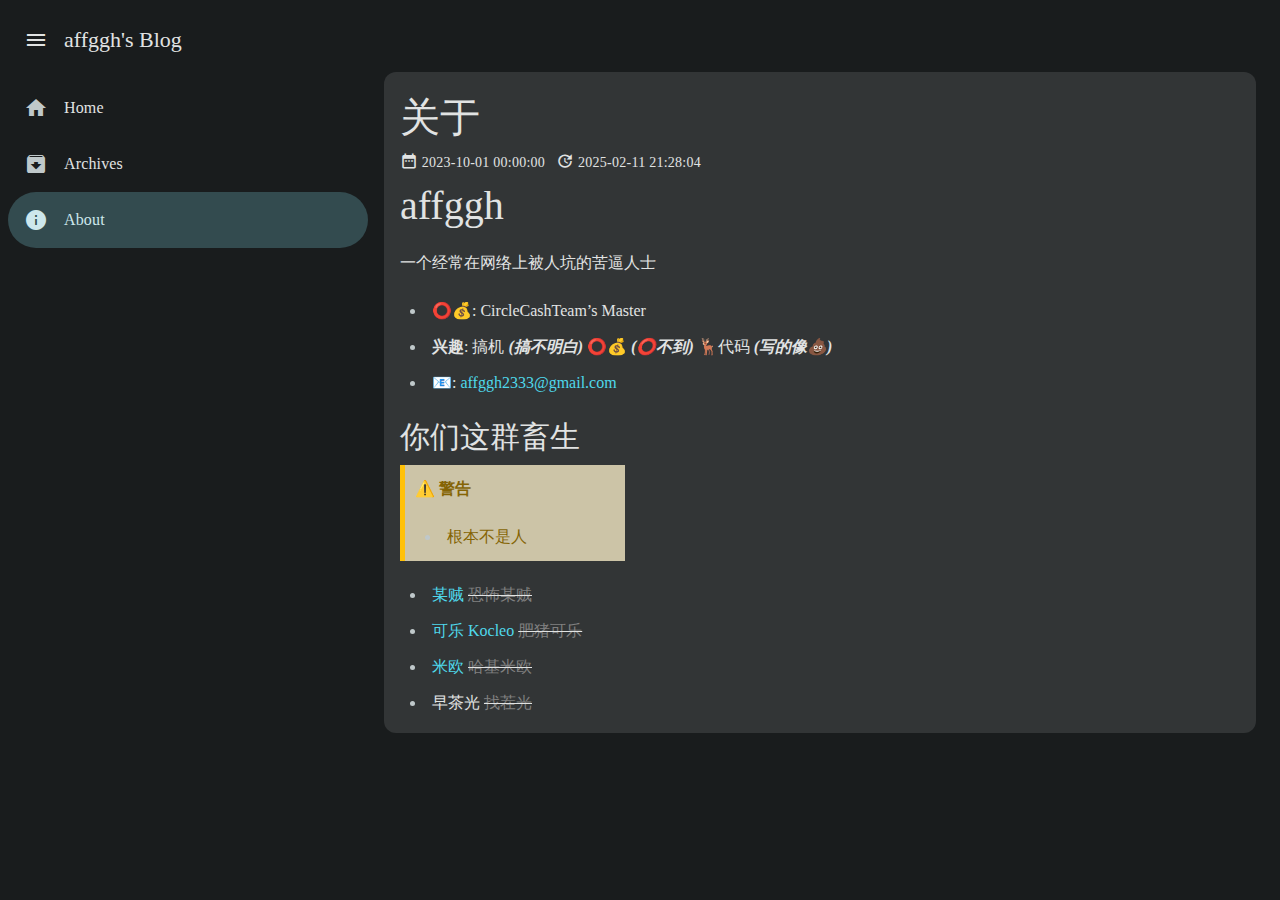
==== about/index.html @ 7dcfa5dd "Site updated: 2025-02-11 21:31:33" ====
<!DOCTYPE html>
<html prefix="og: https://ogp.me/ns#" class="mdui-theme-dark" data-theme="dark">
<head>
  <meta http-equiv="content-type" content="text/html; charset=utf-8">
  <meta content="width=device-width, initial-scale=1.0, maximum-scale=1.0, user-scalable=0" name="viewport">
  <meta name="keywords" content="">
  <meta name="description" content="这是affggh(阿飞飞)的博客，CircleCashTeam的Master">
  <meta name="author" content="affggh">
  <meta name="generator" content="Hexo 7.3.0">
    <meta name="description" content="affggh一个经常在网络上被人坑的苦逼人士  ⭕💰: CircleCashTeam’s Master 兴趣: 搞机 (搞不明白) ⭕💰 (⭕不到) 🦌代码 (写的像💩) 📧: affggh2333@gmail.com  你们这群畜生   ⚠️ 警告        根本不是人       某贼 恐怖某贼 可乐 Kocleo 肥猪可乐 米欧 哈基米欧 早茶光 找茬光">
<meta property="og:type" content="website">
<meta property="og:title" content="关于">
<meta property="og:url" content="http://affggh.github.io/about/index.html">
<meta property="og:site_name" content="affggh&#39;s Blog">
<meta property="og:description" content="affggh一个经常在网络上被人坑的苦逼人士  ⭕💰: CircleCashTeam’s Master 兴趣: 搞机 (搞不明白) ⭕💰 (⭕不到) 🦌代码 (写的像💩) 📧: affggh2333@gmail.com  你们这群畜生   ⚠️ 警告        根本不是人       某贼 恐怖某贼 可乐 Kocleo 肥猪可乐 米欧 哈基米欧 早茶光 找茬光">
<meta property="og:locale" content="zh_CN">
<meta property="article:published_time" content="2023-09-30T16:00:00.000Z">
<meta property="article:modified_time" content="2025-02-11T13:28:04.817Z">
<meta property="article:author" content="affggh">
<meta name="twitter:card" content="summary">
      <link rel="icon" href="">
      <title>
        
          关于 - affggh&#39;s Blog
              
      </title>
      
<link rel="stylesheet" href="/css/site.css">

      
<link rel="stylesheet" href="/css/mdui_2.0.3/mdui.css">

      <style>
        /*禁用mdui对code的样式，因为它干扰了prism.js*/
        .mdui-prose pre code {
          background-color: transparent;
          padding: 0px 0px;
        }
      </style>
      
<script src="/css/mdui_2.0.3/mdui.global.js"></script>

      
<script src="/fancybox/fancybox.umd.js"></script>

      
<link rel="stylesheet" href="/fancybox/fancybox.css">

      
<script src="/carousel/carousel.umd.js"></script>

      
<link rel="stylesheet" href="/carousel/carousel.css">

      
<link rel="stylesheet" href="/css/prism.css">

          
<link rel="stylesheet" href="/css/katex.min.css">

            
<link rel="stylesheet" href="/css/font-material-icon-filled/MaterialIconFilled.css">

              <!-- Filled -->
              <script>window.$=mdui.$</script>
</head>

  <body class="line-numbers">
    <mdui-layout>
      <mdui-top-app-bar>
        <mdui-button-icon icon="menu" id="menu-btn">
        </mdui-button-icon>
        <mdui-top-app-bar-title>
          affggh&#39;s Blog
        </mdui-top-app-bar-title>
        <div style="flex-grow: 1"></div>
        
      </mdui-top-app-bar>
      <mdui-navigation-drawer close-on-overlay-click close-on-esc id="drawer">
    <mdui-list>
        
            
            <mdui-list-item rounded icon="home"
                href="/"
                
                
                rel="next">
                Home
            </mdui-list-item>
            
            
            
            <mdui-list-item rounded icon="archive"
                href="/archives"
                
                
                rel="next">
                Archives
            </mdui-list-item>
            
            
            
            <mdui-list-item rounded icon="info"
                href="/about"
                active
                
                rel="next">
                About
            </mdui-list-item>
            
            
    </mdui-list>
</mdui-navigation-drawer>
        <mdui-layout-main style="min-height: 800px;" id="main">
          <div style="padding-left: 16px;padding-right: 16px;" id="content">
            <mdui-card variant="filled" style="padding: 16px;width: 100%;">
  <div class="mdui-prose post" id="post-all">
    <h1 style="margin-bottom: 8px;">
      关于
    </h1>
    <span class="post-date">
      <mdui-icon name="date_range" style="vertical-align: text-bottom;font-size: 18px;"></mdui-icon>
      2023-10-01 00:00:00 &nbsp; <mdui-icon name="update"
          style="vertical-align: text-bottom;font-size: 18px;"></mdui-icon>
        2025-02-11 21:28:04
    </span>
    <br>
    
        
                  <!-- photos gallery -->
                  
                      <!-- content -->
                      <h1 id="affggh"><a href="#affggh" class="headerlink" title="affggh"></a>affggh</h1><p>一个经常在网络上被人坑的苦逼人士</p>
<ul>
<li><strong>⭕💰</strong>: CircleCashTeam’s Master</li>
<li><strong>兴趣</strong>: 搞机 <em><strong>(搞不明白)</strong></em> ⭕💰 <em><strong>(⭕不到)</strong></em> 🦌代码 <em><strong>(写的像💩)</strong></em></li>
<li><strong>📧</strong>: <a href="mailto:&#97;&#102;&#x66;&#x67;&#103;&#x68;&#x32;&#51;&#x33;&#51;&#64;&#103;&#109;&#97;&#x69;&#x6c;&#x2e;&#99;&#111;&#109;">affggh2333@gmail.com</a></li>
</ul>
<h2 id="你们这群畜生"><a href="#你们这群畜生" class="headerlink" title="你们这群畜生"></a>你们这群畜生</h2><div style="padding: 10px; background-color: #fff3cdc0; border-left: 5px solid #ffc107; color: #856404; width: 200px">
  <strong>⚠️ 警告</strong><br>
  <ul>
    <li>根本不是人</li>
  </ul>
</div>

<ul>
<li><a target="_blank" rel="noopener" href="https://github.com/mouzei">某贼</a> <del><font color="gray" opacity="0.6">恐怖某贼</font></del></li>
<li><a target="_blank" rel="noopener" href="https://github.com/KoCleo">可乐 Kocleo</a> <del><font color="gray" opacity="0.6">肥猪可乐</font></del></li>
<li><a target="_blank" rel="noopener" href="https://github.com/ColdWindScholar">米欧</a> <del><font color="gray" opacity="0.6">哈基米欧</font></del></li>
<li>早茶光 <del><font color="gray" opacity="0.6">找茬光</font></del></li>
</ul>

  </div>
</mdui-card>
<script>
  const $ = mdui.$;
  $("#post-all").find("img").each((index, ele) => {
    $(ele).replaceWith(`<a data-src="${$(ele).prop("src")}" class="fancybox-enabled" data-fancybox="picture" data-caption="${$(ele).prop("alt")}">${ele.outerHTML}</a>`)
  });
  Fancybox.bind(".fancybox-enabled", {
    on: {
      ready: () => {
        $("mdui-top-app-bar").addClass("invisible")
      }, close: () => {
        $("mdui-top-app-bar").removeClass("invisible")
      }
    }
  });
  
</script>

    
                    
              <br>
              <span></span>
          </div>
        </mdui-layout-main>
    </mdui-layout>
    
          <script>
            mdui.setColorScheme('#4fd8eb');
            const navigationDrawer = document.querySelector("#drawer");
            const mainlayout = document.querySelector("#main");
            const breakpointCondition = mdui.breakpoint();
            if (breakpointCondition.up('sm')) {
              if (localStorage.getItem('navigationDrawer') == null) {
                if("true"=="true")localStorage.setItem('navigationDrawer', "true");
              }
              if("true"=="true")navigationDrawer.setAttribute("open", (localStorage.getItem('navigationDrawer') == "true" ? true : false))
            }
            const menuBtn = document.querySelector("#menu-btn");
            menuBtn.addEventListener("click", () => {
              navigationDrawer.open = !navigationDrawer.open;
              if("true"=="true")localStorage.setItem('navigationDrawer', navigationDrawer.open.toString());
            });
            const searchBtn = document.querySelector("#search-dlg-btn");
            searchBtn.addEventListener("click", () => {
              document.querySelector("#search-dlg").open = true;
            });
          </script>
          
<script src="/js/prism.js"></script>

  </body>

</html>
---- css/site.css ----
.post-date {
  line-height: var(--mdui-typescale-body-medium-line-height);
  font-size: var(--mdui-typescale-body-medium-size);
  letter-spacing: var(--mdui-typescale-body-medium-tracking);
  font-weight: var(--mdui-typescale-body-medium-weight);
}

.paginator-current {
  font-weight: bold;
}

.paginator-page {
  padding-left: 16px;
  padding-right: 16px;
}

.post h1,
h2,
h3,
h4,
h4,
h6 {
  margin-top: 8px !important;
  margin-bottom: 8px !important;
}

.invisible {
  display: none;
}

a.fancybox-enabled:focus, a.fancybox-enabled:hover {
  border-bottom: 0px;
}
:not(:defined) {
  visibility: hidden;
}
.hlkw{
  background-color: rgb(var(--mdui-color-surface-tint-color-light));
}
---- css/mdui_2.0.3/mdui.css ----
:root{--mdui-breakpoint-xs:0px;--mdui-breakpoint-sm:600px;--mdui-breakpoint-md:840px;--mdui-breakpoint-lg:1080px;--mdui-breakpoint-xl:1440px;--mdui-breakpoint-xxl:1920px}:root{--mdui-color-primary-light:103,80,164;--mdui-color-primary-container-light:234,221,255;--mdui-color-on-primary-light:255,255,255;--mdui-color-on-primary-container-light:33,0,94;--mdui-color-inverse-primary-light:208,188,255;--mdui-color-secondary-light:98,91,113;--mdui-color-secondary-container-light:232,222,248;--mdui-color-on-secondary-light:255,255,255;--mdui-color-on-secondary-container-light:30,25,43;--mdui-color-tertiary-light:125,82,96;--mdui-color-tertiary-container-light:255,216,228;--mdui-color-on-tertiary-light:255,255,255;--mdui-color-on-tertiary-container-light:55,11,30;--mdui-color-surface-light:254,247,255;--mdui-color-surface-dim-light:222,216,225;--mdui-color-surface-bright-light:254,247,255;--mdui-color-surface-container-lowest-light:255,255,255;--mdui-color-surface-container-low-light:247,242,250;--mdui-color-surface-container-light:243,237,247;--mdui-color-surface-container-high-light:236,230,240;--mdui-color-surface-container-highest-light:230,224,233;--mdui-color-surface-variant-light:231,224,236;--mdui-color-on-surface-light:28,27,31;--mdui-color-on-surface-variant-light:73,69,78;--mdui-color-inverse-surface-light:49,48,51;--mdui-color-inverse-on-surface-light:244,239,244;--mdui-color-background-light:254,247,255;--mdui-color-on-background-light:28,27,31;--mdui-color-error-light:179,38,30;--mdui-color-error-container-light:249,222,220;--mdui-color-on-error-light:255,255,255;--mdui-color-on-error-container-light:65,14,11;--mdui-color-outline-light:121,116,126;--mdui-color-outline-variant-light:196,199,197;--mdui-color-shadow-light:0,0,0;--mdui-color-surface-tint-color-light:103,80,164;--mdui-color-scrim-light:0,0,0;--mdui-color-primary-dark:208,188,255;--mdui-color-primary-container-dark:79,55,139;--mdui-color-on-primary-dark:55,30,115;--mdui-color-on-primary-container-dark:234,221,255;--mdui-color-inverse-primary-dark:103,80,164;--mdui-color-secondary-dark:204,194,220;--mdui-color-secondary-container-dark:74,68,88;--mdui-color-on-secondary-dark:51,45,65;--mdui-color-on-secondary-container-dark:232,222,248;--mdui-color-tertiary-dark:239,184,200;--mdui-color-tertiary-container-dark:99,59,72;--mdui-color-on-tertiary-dark:73,37,50;--mdui-color-on-tertiary-container-dark:255,216,228;--mdui-color-surface-dark:20,18,24;--mdui-color-surface-dim-dark:20,18,24;--mdui-color-surface-bright-dark:59,56,62;--mdui-color-surface-container-lowest-dark:15,13,19;--mdui-color-surface-container-low-dark:29,27,32;--mdui-color-surface-container-dark:33,31,38;--mdui-color-surface-container-high-dark:43,41,48;--mdui-color-surface-container-highest-dark:54,52,59;--mdui-color-surface-variant-dark:73,69,79;--mdui-color-on-surface-dark:230,225,229;--mdui-color-on-surface-variant-dark:202,196,208;--mdui-color-inverse-surface-dark:230,225,229;--mdui-color-inverse-on-surface-dark:49,48,51;--mdui-color-background-dark:20,18,24;--mdui-color-on-background-dark:230,225,229;--mdui-color-error-dark:242,184,181;--mdui-color-error-container-dark:140,29,24;--mdui-color-on-error-dark:96,20,16;--mdui-color-on-error-container-dark:249,222,220;--mdui-color-outline-dark:147,143,153;--mdui-color-outline-variant-dark:68,71,70;--mdui-color-shadow-dark:0,0,0;--mdui-color-surface-tint-color-dark:208,188,255;--mdui-color-scrim-dark:0,0,0;font-size:16px}.mdui-theme-light,:root{color-scheme:light;--mdui-color-primary:var(--mdui-color-primary-light);--mdui-color-primary-container:var(--mdui-color-primary-container-light);--mdui-color-on-primary:var(--mdui-color-on-primary-light);--mdui-color-on-primary-container:var(--mdui-color-on-primary-container-light);--mdui-color-inverse-primary:var(--mdui-color-inverse-primary-light);--mdui-color-secondary:var(--mdui-color-secondary-light);--mdui-color-secondary-container:var(--mdui-color-secondary-container-light);--mdui-color-on-secondary:var(--mdui-color-on-secondary-light);--mdui-color-on-secondary-container:var(--mdui-color-on-secondary-container-light);--mdui-color-tertiary:var(--mdui-color-tertiary-light);--mdui-color-tertiary-container:var(--mdui-color-tertiary-container-light);--mdui-color-on-tertiary:var(--mdui-color-on-tertiary-light);--mdui-color-on-tertiary-container:var(--mdui-color-on-tertiary-container-light);--mdui-color-surface:var(--mdui-color-surface-light);--mdui-color-surface-dim:var(--mdui-color-surface-dim-light);--mdui-color-surface-bright:var(--mdui-color-surface-bright-light);--mdui-color-surface-container-lowest:var(--mdui-color-surface-container-lowest-light);--mdui-color-surface-container-low:var(--mdui-color-surface-container-low-light);--mdui-color-surface-container:var(--mdui-color-surface-container-light);--mdui-color-surface-container-high:var(--mdui-color-surface-container-high-light);--mdui-color-surface-container-highest:var(--mdui-color-surface-container-highest-light);--mdui-color-surface-variant:var(--mdui-color-surface-variant-light);--mdui-color-on-surface:var(--mdui-color-on-surface-light);--mdui-color-on-surface-variant:var(--mdui-color-on-surface-variant-light);--mdui-color-inverse-surface:var(--mdui-color-inverse-surface-light);--mdui-color-inverse-on-surface:var(--mdui-color-inverse-on-surface-light);--mdui-color-background:var(--mdui-color-background-light);--mdui-color-on-background:var(--mdui-color-on-background-light);--mdui-color-error:var(--mdui-color-error-light);--mdui-color-error-container:var(--mdui-color-error-container-light);--mdui-color-on-error:var(--mdui-color-on-error-light);--mdui-color-on-error-container:var(--mdui-color-on-error-container-light);--mdui-color-outline:var(--mdui-color-outline-light);--mdui-color-outline-variant:var(--mdui-color-outline-variant-light);--mdui-color-shadow:var(--mdui-color-shadow-light);--mdui-color-surface-tint-color:var(--mdui-color-surface-tint-color-light);--mdui-color-scrim:var(--mdui-color-scrim-light);color:rgb(var(--mdui-color-on-background));background-color:rgb(var(--mdui-color-background))}.mdui-theme-dark{color-scheme:dark;--mdui-color-primary:var(--mdui-color-primary-dark);--mdui-color-primary-container:var(--mdui-color-primary-container-dark);--mdui-color-on-primary:var(--mdui-color-on-primary-dark);--mdui-color-on-primary-container:var(--mdui-color-on-primary-container-dark);--mdui-color-inverse-primary:var(--mdui-color-inverse-primary-dark);--mdui-color-secondary:var(--mdui-color-secondary-dark);--mdui-color-secondary-container:var(--mdui-color-secondary-container-dark);--mdui-color-on-secondary:var(--mdui-color-on-secondary-dark);--mdui-color-on-secondary-container:var(--mdui-color-on-secondary-container-dark);--mdui-color-tertiary:var(--mdui-color-tertiary-dark);--mdui-color-tertiary-container:var(--mdui-color-tertiary-container-dark);--mdui-color-on-tertiary:var(--mdui-color-on-tertiary-dark);--mdui-color-on-tertiary-container:var(--mdui-color-on-tertiary-container-dark);--mdui-color-surface:var(--mdui-color-surface-dark);--mdui-color-surface-dim:var(--mdui-color-surface-dim-dark);--mdui-color-surface-bright:var(--mdui-color-surface-bright-dark);--mdui-color-surface-container-lowest:var(--mdui-color-surface-container-lowest-dark);--mdui-color-surface-container-low:var(--mdui-color-surface-container-low-dark);--mdui-color-surface-container:var(--mdui-color-surface-container-dark);--mdui-color-surface-container-high:var(--mdui-color-surface-container-high-dark);--mdui-color-surface-container-highest:var(--mdui-color-surface-container-highest-dark);--mdui-color-surface-variant:var(--mdui-color-surface-variant-dark);--mdui-color-on-surface:var(--mdui-color-on-surface-dark);--mdui-color-on-surface-variant:var(--mdui-color-on-surface-variant-dark);--mdui-color-inverse-surface:var(--mdui-color-inverse-surface-dark);--mdui-color-inverse-on-surface:var(--mdui-color-inverse-on-surface-dark);--mdui-color-background:var(--mdui-color-background-dark);--mdui-color-on-background:var(--mdui-color-on-background-dark);--mdui-color-error:var(--mdui-color-error-dark);--mdui-color-error-container:var(--mdui-color-error-container-dark);--mdui-color-on-error:var(--mdui-color-on-error-dark);--mdui-color-on-error-container:var(--mdui-color-on-error-container-dark);--mdui-color-outline:var(--mdui-color-outline-dark);--mdui-color-outline-variant:var(--mdui-color-outline-variant-dark);--mdui-color-shadow:var(--mdui-color-shadow-dark);--mdui-color-surface-tint-color:var(--mdui-color-surface-tint-color-dark);--mdui-color-scrim:var(--mdui-color-scrim-dark);color:rgb(var(--mdui-color-on-background));background-color:rgb(var(--mdui-color-background))}@media (prefers-color-scheme:dark){.mdui-theme-auto{color-scheme:dark;--mdui-color-primary:var(--mdui-color-primary-dark);--mdui-color-primary-container:var(--mdui-color-primary-container-dark);--mdui-color-on-primary:var(--mdui-color-on-primary-dark);--mdui-color-on-primary-container:var(--mdui-color-on-primary-container-dark);--mdui-color-inverse-primary:var(--mdui-color-inverse-primary-dark);--mdui-color-secondary:var(--mdui-color-secondary-dark);--mdui-color-secondary-container:var(--mdui-color-secondary-container-dark);--mdui-color-on-secondary:var(--mdui-color-on-secondary-dark);--mdui-color-on-secondary-container:var(--mdui-color-on-secondary-container-dark);--mdui-color-tertiary:var(--mdui-color-tertiary-dark);--mdui-color-tertiary-container:var(--mdui-color-tertiary-container-dark);--mdui-color-on-tertiary:var(--mdui-color-on-tertiary-dark);--mdui-color-on-tertiary-container:var(--mdui-color-on-tertiary-container-dark);--mdui-color-surface:var(--mdui-color-surface-dark);--mdui-color-surface-dim:var(--mdui-color-surface-dim-dark);--mdui-color-surface-bright:var(--mdui-color-surface-bright-dark);--mdui-color-surface-container-lowest:var(--mdui-color-surface-container-lowest-dark);--mdui-color-surface-container-low:var(--mdui-color-surface-container-low-dark);--mdui-color-surface-container:var(--mdui-color-surface-container-dark);--mdui-color-surface-container-high:var(--mdui-color-surface-container-high-dark);--mdui-color-surface-container-highest:var(--mdui-color-surface-container-highest-dark);--mdui-color-surface-variant:var(--mdui-color-surface-variant-dark);--mdui-color-on-surface:var(--mdui-color-on-surface-dark);--mdui-color-on-surface-variant:var(--mdui-color-on-surface-variant-dark);--mdui-color-inverse-surface:var(--mdui-color-inverse-surface-dark);--mdui-color-inverse-on-surface:var(--mdui-color-inverse-on-surface-dark);--mdui-color-background:var(--mdui-color-background-dark);--mdui-color-on-background:var(--mdui-color-on-background-dark);--mdui-color-error:var(--mdui-color-error-dark);--mdui-color-error-container:var(--mdui-color-error-container-dark);--mdui-color-on-error:var(--mdui-color-on-error-dark);--mdui-color-on-error-container:var(--mdui-color-on-error-container-dark);--mdui-color-outline:var(--mdui-color-outline-dark);--mdui-color-outline-variant:var(--mdui-color-outline-variant-dark);--mdui-color-shadow:var(--mdui-color-shadow-dark);--mdui-color-surface-tint-color:var(--mdui-color-surface-tint-color-dark);--mdui-color-scrim:var(--mdui-color-scrim-dark);color:rgb(var(--mdui-color-on-background));background-color:rgb(var(--mdui-color-background))}}:root{--mdui-elevation-level0:none;--mdui-elevation-level1:0 0.5px 1.5px 0 rgba(var(--mdui-color-shadow), 19%),0 0 1px 0 rgba(var(--mdui-color-shadow), 3.9%);--mdui-elevation-level2:0 0.85px 3px 0 rgba(var(--mdui-color-shadow), 19%),0 0.25px 1px 0 rgba(var(--mdui-color-shadow), 3.9%);--mdui-elevation-level3:0 1.25px 5px 0 rgba(var(--mdui-color-shadow), 19%),0 0.3333px 1.5px 0 rgba(var(--mdui-color-shadow), 3.9%);--mdui-elevation-level4:0 1.85px 6.25px 0 rgba(var(--mdui-color-shadow), 19%),0 0.5px 1.75px 0 rgba(var(--mdui-color-shadow), 3.9%);--mdui-elevation-level5:0 2.75px 9px 0 rgba(var(--mdui-color-shadow), 19%),0 0.25px 3px 0 rgba(var(--mdui-color-shadow), 3.9%)}:root{--mdui-motion-easing-linear:cubic-bezier(0, 0, 1, 1);--mdui-motion-easing-standard:cubic-bezier(0.2, 0, 0, 1);--mdui-motion-easing-standard-accelerate:cubic-bezier(0.3, 0, 1, 1);--mdui-motion-easing-standard-decelerate:cubic-bezier(0, 0, 0, 1);--mdui-motion-easing-emphasized:var(--mdui-motion-easing-standard);--mdui-motion-easing-emphasized-accelerate:cubic-bezier(0.3, 0, 0.8, 0.15);--mdui-motion-easing-emphasized-decelerate:cubic-bezier(0.05, 0.7, 0.1, 1);--mdui-motion-duration-short1:50ms;--mdui-motion-duration-short2:100ms;--mdui-motion-duration-short3:150ms;--mdui-motion-duration-short4:200ms;--mdui-motion-duration-medium1:250ms;--mdui-motion-duration-medium2:300ms;--mdui-motion-duration-medium3:350ms;--mdui-motion-duration-medium4:400ms;--mdui-motion-duration-long1:450ms;--mdui-motion-duration-long2:500ms;--mdui-motion-duration-long3:550ms;--mdui-motion-duration-long4:600ms;--mdui-motion-duration-extra-long1:700ms;--mdui-motion-duration-extra-long2:800ms;--mdui-motion-duration-extra-long3:900ms;--mdui-motion-duration-extra-long4:1000ms}.mdui-prose{line-height:1.75;word-wrap:break-word}.mdui-prose :first-child{margin-top:0}.mdui-prose :last-child{margin-bottom:0}.mdui-prose code,.mdui-prose kbd,.mdui-prose pre,.mdui-prose pre tt,.mdui-prose samp{font-family:Consolas,Courier,"Courier New",monospace}.mdui-prose caption{text-align:left}.mdui-prose [draggable=true],.mdui-prose [draggable]{cursor:move}.mdui-prose [draggable=false]{cursor:inherit}.mdui-prose dl,.mdui-prose form,.mdui-prose ol,.mdui-prose p,.mdui-prose ul{margin-top:1.25em;margin-bottom:1.25em}.mdui-prose a{text-decoration:none;outline:0;color:rgb(var(--mdui-color-primary))}.mdui-prose a:focus,.mdui-prose a:hover{border-bottom:.0625rem solid rgb(var(--mdui-color-primary))}.mdui-prose small{font-size:.875em}.mdui-prose strong{font-weight:600}.mdui-prose blockquote{margin:1.6em 2em;padding-left:1em;border-left:.25rem solid rgb(var(--mdui-color-surface-variant))}@media only screen and (max-width:599.98px){.mdui-prose blockquote{margin:1.6em 0}}.mdui-prose blockquote footer{font-size:86%;color:rgb(var(--mdui-color-on-surface-variant))}.mdui-prose mark{color:inherit;background-color:rgb(var(--mdui-color-secondary-container));border-bottom:.0625rem solid rgb(var(--mdui-color-secondary));margin:0 .375rem;padding:.125rem}.mdui-prose h1,.mdui-prose h2,.mdui-prose h3,.mdui-prose h4,.mdui-prose h5,.mdui-prose h6{font-weight:400}.mdui-prose h1 small,.mdui-prose h2 small,.mdui-prose h3 small,.mdui-prose h4 small,.mdui-prose h5 small,.mdui-prose h6 small{font-weight:inherit;font-size:65%;color:rgb(var(--mdui-color-on-surface-variant))}.mdui-prose h1 strong,.mdui-prose h2 strong,.mdui-prose h3 strong,.mdui-prose h4 strong,.mdui-prose h5 strong,.mdui-prose h6 strong{font-weight:600}.mdui-prose h1{font-size:2.5em;margin-top:0;margin-bottom:1.25em;line-height:1.1111}.mdui-prose h2{font-size:1.875em;margin-top:2.25em;margin-bottom:1.125em;line-height:1.3333}.mdui-prose h3{font-size:1.5em;margin-top:2em;margin-bottom:1em;line-height:1.6}.mdui-prose h4{font-size:1.25em;margin-top:1.875em;margin-bottom:.875em;line-height:1.5}.mdui-prose h2+*,.mdui-prose h3+*,.mdui-prose h4+*,.mdui-prose hr+*{margin-top:0}.mdui-prose code,.mdui-prose kbd{font-size:.875em;color:rgb(var(--mdui-color-on-surface-container));background-color:rgba(var(--mdui-color-surface-variant),.28);padding:.125rem .375rem;border-radius:var(--mdui-shape-corner-extra-small)}.mdui-prose kbd{font-size:.9em}.mdui-prose abbr[title]{text-decoration:none;cursor:help;border-bottom:.0625rem dotted rgb(var(--mdui-color-on-surface-variant))}.mdui-prose ins,.mdui-prose u{text-decoration:none;border-bottom:.0625rem solid rgb(var(--mdui-color-on-surface-variant))}.mdui-prose del{text-decoration:line-through}.mdui-prose hr{margin-top:3em;margin-bottom:3em;border:none;border-bottom:.0625rem solid rgb(var(--mdui-color-surface-variant))}.mdui-prose pre{margin-top:1.7143em;margin-bottom:1.7143em}.mdui-prose pre code{padding:.8571em 1.1429em;overflow-x:auto;-webkit-overflow-scrolling:touch;background-color:rgb(var(--mdui-color-surface-container));color:rgb(var(--mdui-color-on-surface-container));border-radius:var(--mdui-shape-corner-extra-small)}.mdui-prose ol,.mdui-prose ul{padding-left:1.625em}.mdui-prose ul{list-style-type:disc}.mdui-prose ol{list-style-type:decimal}.mdui-prose ol[type="A"]{list-style-type:upper-alpha}.mdui-prose ol[type="a"]{list-style-type:lower-alpha}.mdui-prose ol[type="I"]{list-style-type:upper-roman}.mdui-prose ol[type="i"]{list-style-type:lower-roman}.mdui-prose ol[type="1"]{list-style-type:decimal}.mdui-prose li{margin-top:.5em;margin-bottom:.5em}.mdui-prose ol>li,.mdui-prose ul>li{padding-left:.375em}.mdui-prose ol>li>p,.mdui-prose ul>li>p{margin-top:.75em;margin-bottom:.75em}.mdui-prose ol>li>:first-child,.mdui-prose ul>li>:first-child{margin-top:1.25em}.mdui-prose ol>li>:last-child,.mdui-prose ul>li>:last-child{margin-bottom:1.25em}.mdui-prose ol>li::marker{font-weight:400;color:rgb(var(--mdui-color-on-surface-variant))}.mdui-prose ul>li::marker{color:rgb(var(--mdui-color-on-surface-variant))}.mdui-prose ol ol,.mdui-prose ol ul,.mdui-prose ul ol,.mdui-prose ul ul{margin-top:.75em;margin-bottom:.75em}.mdui-prose fieldset,.mdui-prose img{border:none}.mdui-prose figure,.mdui-prose img,.mdui-prose video{margin-top:2em;margin-bottom:2em;max-width:100%}.mdui-prose figure>*{margin-top:0;margin-bottom:0}.mdui-prose figcaption{font-size:.875em;line-height:1.4286;margin-top:.8571em;color:rgb(var(--mdui-color-on-surface-variant))}.mdui-prose figcaption:empty::before{z-index:-1;cursor:text;content:attr(placeholder);color:rgb(var(--mdui-color-on-surface-variant))}.mdui-prose table{margin-top:2em;margin-bottom:2em;border:.0625rem solid rgb(var(--mdui-color-surface-variant));border-radius:var(--mdui-shape-corner-large)}.mdui-table{width:100%;overflow-x:auto;margin-top:2em;margin-bottom:2em;border:.0625rem solid rgb(var(--mdui-color-surface-variant));border-radius:var(--mdui-shape-corner-large)}.mdui-table table{margin-top:0;margin-bottom:0;border:none;border-radius:0}.mdui-prose table,.mdui-table table{width:100%;text-align:left;border-collapse:collapse;border-spacing:0}.mdui-prose td,.mdui-prose th,.mdui-table td,.mdui-table th{border-top:.0625rem solid rgb(var(--mdui-color-surface-variant))}.mdui-prose td:not(:first-child),.mdui-prose th:not(:first-child),.mdui-table td:not(:first-child),.mdui-table th:not(:first-child){border-left:.0625rem solid rgb(var(--mdui-color-surface-variant))}.mdui-prose td:not(:last-child),.mdui-prose th:not(:last-child),.mdui-table td:not(:last-child),.mdui-table th:not(:last-child){border-right:.0625rem solid rgb(var(--mdui-color-surface-variant))}.mdui-prose tbody:first-child tr:first-child td,.mdui-prose thead:first-child tr:first-child th,.mdui-table tbody:first-child tr:first-child td,.mdui-table thead:first-child tr:first-child th{border-top:0}.mdui-prose tfoot td,.mdui-prose tfoot th,.mdui-prose thead td,.mdui-prose thead th,.mdui-table tfoot td,.mdui-table tfoot th,.mdui-table thead td,.mdui-table thead th{position:relative;vertical-align:middle;padding:1.125rem 1rem;font-weight:var(--mdui-typescale-title-medium-weight);letter-spacing:var(--mdui-typescale-title-medium-tracking);line-height:var(--mdui-typescale-title-medium-line-height);color:rgb(var(--mdui-color-on-surface-variant));box-shadow:var(--mdui-elevation-level1)}.mdui-prose tbody td,.mdui-prose tbody th,.mdui-table tbody td,.mdui-table tbody th{padding:.875rem 1rem}.mdui-prose tbody th,.mdui-table tbody th{vertical-align:middle;font-weight:inherit}.mdui-prose tbody td,.mdui-table tbody td{vertical-align:baseline}:root{--mdui-shape-corner-none:0;--mdui-shape-corner-extra-small:0.25rem;--mdui-shape-corner-small:0.5rem;--mdui-shape-corner-medium:0.75rem;--mdui-shape-corner-large:1rem;--mdui-shape-corner-extra-large:1.75rem;--mdui-shape-corner-full:1000rem}:root{--mdui-state-layer-hover:0.08;--mdui-state-layer-focus:0.12;--mdui-state-layer-pressed:0.12;--mdui-state-layer-dragged:0.16}:root{--mdui-typescale-display-large-weight:400;--mdui-typescale-display-medium-weight:400;--mdui-typescale-display-small-weight:400;--mdui-typescale-display-large-line-height:4rem;--mdui-typescale-display-medium-line-height:3.25rem;--mdui-typescale-display-small-line-height:2.75rem;--mdui-typescale-display-large-size:3.5625rem;--mdui-typescale-display-medium-size:2.8125rem;--mdui-typescale-display-small-size:2.25rem;--mdui-typescale-display-large-tracking:0rem;--mdui-typescale-display-medium-tracking:0rem;--mdui-typescale-display-small-tracking:0rem;--mdui-typescale-headline-large-weight:400;--mdui-typescale-headline-medium-weight:400;--mdui-typescale-headline-small-weight:400;--mdui-typescale-headline-large-line-height:2.5rem;--mdui-typescale-headline-medium-line-height:2.25rem;--mdui-typescale-headline-small-line-height:2rem;--mdui-typescale-headline-large-size:2rem;--mdui-typescale-headline-medium-size:1.75rem;--mdui-typescale-headline-small-size:1.5rem;--mdui-typescale-headline-large-tracking:0rem;--mdui-typescale-headline-medium-tracking:0rem;--mdui-typescale-headline-small-tracking:0rem;--mdui-typescale-title-large-weight:400;--mdui-typescale-title-medium-weight:500;--mdui-typescale-title-small-weight:500;--mdui-typescale-title-large-line-height:1.75rem;--mdui-typescale-title-medium-line-height:1.5rem;--mdui-typescale-title-small-line-height:1.25rem;--mdui-typescale-title-large-size:1.375rem;--mdui-typescale-title-medium-size:1rem;--mdui-typescale-title-small-size:0.875rem;--mdui-typescale-title-large-tracking:0rem;--mdui-typescale-title-medium-tracking:0.009375rem;--mdui-typescale-title-small-tracking:0.00625rem;--mdui-typescale-label-large-weight:500;--mdui-typescale-label-medium-weight:500;--mdui-typescale-label-small-weight:500;--mdui-typescale-label-large-line-height:1.25rem;--mdui-typescale-label-medium-line-height:1rem;--mdui-typescale-label-small-line-height:0.375rem;--mdui-typescale-label-large-size:0.875rem;--mdui-typescale-label-medium-size:0.75rem;--mdui-typescale-label-small-size:0.6875rem;--mdui-typescale-label-large-tracking:0.00625rem;--mdui-typescale-label-medium-tracking:0.03125rem;--mdui-typescale-label-small-tracking:0.03125rem;--mdui-typescale-body-large-weight:400;--mdui-typescale-body-medium-weight:400;--mdui-typescale-body-small-weight:400;--mdui-typescale-body-large-line-height:1.5rem;--mdui-typescale-body-medium-line-height:1.25rem;--mdui-typescale-body-small-line-height:1rem;--mdui-typescale-body-large-size:1rem;--mdui-typescale-body-medium-size:0.875rem;--mdui-typescale-body-small-size:0.75rem;--mdui-typescale-body-large-tracking:0.009375rem;--mdui-typescale-body-medium-tracking:0.015625rem;--mdui-typescale-body-small-tracking:0.025rem}.mdui-lock-screen{overflow:hidden!important}
---- carousel/carousel.css ----
:root{--f-spinner-width: 36px;--f-spinner-height: 36px;--f-spinner-color-1: rgba(0, 0, 0, 0.1);--f-spinner-color-2: rgba(17, 24, 28, 0.8);--f-spinner-stroke: 2.75}.f-spinner{margin:auto;padding:0;width:var(--f-spinner-width);height:var(--f-spinner-height)}.f-spinner svg{width:100%;height:100%;vertical-align:top;animation:f-spinner-rotate 2s linear infinite}.f-spinner svg *{stroke-width:var(--f-spinner-stroke);fill:none}.f-spinner svg *:first-child{stroke:var(--f-spinner-color-1)}.f-spinner svg *:last-child{stroke:var(--f-spinner-color-2);animation:f-spinner-dash 2s ease-in-out infinite}@keyframes f-spinner-rotate{100%{transform:rotate(360deg)}}@keyframes f-spinner-dash{0%{stroke-dasharray:1,150;stroke-dashoffset:0}50%{stroke-dasharray:90,150;stroke-dashoffset:-35}100%{stroke-dasharray:90,150;stroke-dashoffset:-124}}.f-throwOutUp{animation:var(--f-throw-out-duration, 0.175s) ease-out both f-throwOutUp}.f-throwOutDown{animation:var(--f-throw-out-duration, 0.175s) ease-out both f-throwOutDown}@keyframes f-throwOutUp{to{transform:translate3d(0, calc(var(--f-throw-out-distance, 150px) * -1), 0);opacity:0}}@keyframes f-throwOutDown{to{transform:translate3d(0, var(--f-throw-out-distance, 150px), 0);opacity:0}}.f-zoomInUp{animation:var(--f-transition-duration, 0.2s) ease .1s both f-zoomInUp}.f-zoomOutDown{animation:var(--f-transition-duration, 0.2s) ease both f-zoomOutDown}@keyframes f-zoomInUp{from{transform:scale(0.975) translate3d(0, 16px, 0);opacity:0}to{transform:scale(1) translate3d(0, 0, 0);opacity:1}}@keyframes f-zoomOutDown{to{transform:scale(0.975) translate3d(0, 16px, 0);opacity:0}}.f-fadeIn{animation:var(--f-transition-duration, 0.2s) var(--f-transition-easing, ease) var(--f-transition-delay, 0s) both f-fadeIn;z-index:2}.f-fadeOut{animation:var(--f-transition-duration, 0.2s) var(--f-transition-easing, ease) var(--f-transition-delay, 0s) both f-fadeOut;z-index:1}@keyframes f-fadeIn{0%{opacity:0}100%{opacity:1}}@keyframes f-fadeOut{100%{opacity:0}}.f-fadeFastIn{animation:var(--f-transition-duration, 0.2s) ease-out both f-fadeFastIn;z-index:2}.f-fadeFastOut{animation:var(--f-transition-duration, 0.1s) ease-out both f-fadeFastOut;z-index:2}@keyframes f-fadeFastIn{0%{opacity:.75}100%{opacity:1}}@keyframes f-fadeFastOut{100%{opacity:0}}.f-fadeSlowIn{animation:var(--f-transition-duration, 0.5s) ease both f-fadeSlowIn;z-index:2}.f-fadeSlowOut{animation:var(--f-transition-duration, 0.5s) ease both f-fadeSlowOut;z-index:1}@keyframes f-fadeSlowIn{0%{opacity:0}100%{opacity:1}}@keyframes f-fadeSlowOut{100%{opacity:0}}.f-crossfadeIn{animation:var(--f-transition-duration, 0.2s) ease-out both f-crossfadeIn;z-index:2}.f-crossfadeOut{animation:calc(var(--f-transition-duration, 0.2s)*.5) linear .1s both f-crossfadeOut;z-index:1}@keyframes f-crossfadeIn{0%{opacity:0}100%{opacity:1}}@keyframes f-crossfadeOut{100%{opacity:0}}.f-slideIn.from-next{animation:var(--f-transition-duration, 0.85s) cubic-bezier(0.16, 1, 0.3, 1) f-slideInNext}.f-slideIn.from-prev{animation:var(--f-transition-duration, 0.85s) cubic-bezier(0.16, 1, 0.3, 1) f-slideInPrev}.f-slideOut.to-next{animation:var(--f-transition-duration, 0.85s) cubic-bezier(0.16, 1, 0.3, 1) f-slideOutNext}.f-slideOut.to-prev{animation:var(--f-transition-duration, 0.85s) cubic-bezier(0.16, 1, 0.3, 1) f-slideOutPrev}@keyframes f-slideInPrev{0%{transform:translateX(100%)}100%{transform:translate3d(0, 0, 0)}}@keyframes f-slideInNext{0%{transform:translateX(-100%)}100%{transform:translate3d(0, 0, 0)}}@keyframes f-slideOutNext{100%{transform:translateX(-100%)}}@keyframes f-slideOutPrev{100%{transform:translateX(100%)}}.f-classicIn.from-next{animation:var(--f-transition-duration, 0.85s) cubic-bezier(0.16, 1, 0.3, 1) f-classicInNext;z-index:2}.f-classicIn.from-prev{animation:var(--f-transition-duration, 0.85s) cubic-bezier(0.16, 1, 0.3, 1) f-classicInPrev;z-index:2}.f-classicOut.to-next{animation:var(--f-transition-duration, 0.85s) cubic-bezier(0.16, 1, 0.3, 1) f-classicOutNext;z-index:1}.f-classicOut.to-prev{animation:var(--f-transition-duration, 0.85s) cubic-bezier(0.16, 1, 0.3, 1) f-classicOutPrev;z-index:1}@keyframes f-classicInNext{0%{transform:translateX(-75px);opacity:0}100%{transform:translate3d(0, 0, 0);opacity:1}}@keyframes f-classicInPrev{0%{transform:translateX(75px);opacity:0}100%{transform:translate3d(0, 0, 0);opacity:1}}@keyframes f-classicOutNext{100%{transform:translateX(-75px);opacity:0}}@keyframes f-classicOutPrev{100%{transform:translateX(75px);opacity:0}}.f-carousel{--f-carousel-theme-color: #706f6c;--f-carousel-spacing: 0px;--f-carousel-slide-width: 100%;--f-carousel-slide-height: auto;--f-carousel-slide-padding: 0;--f-button-width: 42px;--f-button-height: 42px;--f-button-color: var(--f-carousel-theme-color, currentColor);--f-button-hover-color: var(--f-carousel-theme-color, currentColor);--f-button-bg: transparent;--f-button-hover-bg: var(--f-button-bg);--f-button-active-bg: var(--f-button-bg);--f-button-svg-width: 24px;--f-button-svg-height: 24px;--f-button-next-pos: 10px;--f-button-prev-pos: 10px;--f-spinner-color-1: rgba(0, 0, 0, 0.1);--f-spinner-color-2: rgba(17, 24, 28, 0.8);--f-spinner-stroke: 2.75;position:relative;box-sizing:border-box}.f-carousel *,.f-carousel *:before,.f-carousel *:after{box-sizing:inherit}.f-carousel.is-ltr{direction:ltr}.f-carousel.is-rtl{direction:rtl}.f-carousel__viewport{overflow:hidden;transform:translate3d(0, 0, 0);backface-visibility:hidden;width:100%;height:100%}.f-carousel__viewport.is-draggable{cursor:move;cursor:grab}.f-carousel__viewport.is-dragging{cursor:move;cursor:grabbing}.f-carousel__track{display:flex;margin:0 auto;padding:0;height:100%;-webkit-tap-highlight-color:rgba(0,0,0,0)}.f-carousel__slide{position:relative;flex:0 0 auto;width:var(--f-carousel-slide-width);max-width:100%;height:var(--f-carousel-slide-height);margin:0 var(--f-carousel-spacing) 0 0;padding:var(--f-carousel-slide-padding);outline:0;transform-origin:center center}.f-carousel__slide img.is-preloading{visibility:hidden}.f-carousel__slide>.f-spinner{position:absolute;top:50%;left:50%;transform:translate(-50%, -50%)}.f-carousel.is-vertical{--f-carousel-slide-height: 100%}.f-carousel.is-vertical .f-carousel__track{flex-wrap:wrap}.f-carousel.is-vertical .f-carousel__slide{margin:0 0 var(--f-carousel-spacing) 0}:root{--f-carousel-dots-width: 24px;--f-carousel-dots-height: 30px;--f-carousel-dot-width: 8px;--f-carousel-dot-height: 8px;--f-carousel-dot-radius: 50%;--f-carousel-dot-color: var(--f-carousel-theme-color, currentColor);--f-carousel-dot-opacity: 0.2;--f-carousel-dot-hover-opacity: 0.4}.f-carousel.has-dots{margin-bottom:var(--f-carousel-dots-height)}.f-carousel__dots{position:absolute;bottom:calc(var(--f-carousel-dots-height)*-1);left:0;right:0;display:flex;justify-content:center;align-items:center;flex-wrap:wrap;margin:0 auto !important;padding:0;list-style:none !important;user-select:none}.f-carousel__dots li{margin:0;padding:0;border:0;display:flex;align-items:center;justify-content:center;opacity:var(--f-carousel-dot-opacity);transition:opacity .15s ease-in-out}.f-carousel__dots li+li{margin:0}.f-carousel__dots li:hover{opacity:var(--f-carousel-dot-hover-opacity)}.f-carousel__dots li.is-current{opacity:1}.f-carousel__dots li button{appearance:none;display:flex;align-items:center;justify-content:center;margin:0;padding:0;width:var(--f-carousel-dots-width);height:var(--f-carousel-dots-height);border:0;background:rgba(0,0,0,0);cursor:pointer;transition:all .2s linear}.f-carousel__dot{display:block;margin:0;padding:0;border:0;width:var(--f-carousel-dot-width);height:var(--f-carousel-dot-height);border-radius:var(--f-carousel-dot-radius);background-color:var(--f-carousel-dot-color);line-height:0;font-size:0;cursor:pointer;pointer-events:none}.f-carousel__dots.is-dynamic li:not(.is-prev,.is-next,.is-current,.is-after-next,.is-before-prev) button{transform:scale(0);width:0}.f-carousel__dots.is-dynamic li.is-before-prev button,.f-carousel__dots.is-dynamic li.is-after-next button{transform:scale(0.22)}.f-carousel__dots.is-dynamic li.is-prev button,.f-carousel__dots.is-dynamic li.is-next button{transform:scale(0.66)}.f-carousel__dots.is-dynamic li.is-current button{transform:scale(1)}.f-carousel__dots.is-dynamic li.is-before-prev button,.f-carousel__dots.is-dynamic li.is-after-next button{transform:scale(0.33)}.f-carousel__dots.is-dynamic li.is-current:first-child{margin-left:calc(var(--f-carousel-dots-width)*2)}.f-carousel__dots.is-dynamic li.is-prev:first-child{margin-left:var(--f-carousel-dots-width)}.f-carousel__dots.is-dynamic li.is-next:last-child{margin-right:var(--f-carousel-dots-width)}.f-carousel__dots.is-dynamic li.is-current:last-child{margin-right:calc(var(--f-carousel-dots-width)*2)}.f-carousel.is-rtl .f-carousel__dots.is-dynamic .is-current:first-child{margin-left:0;margin-right:var(--f-carousel-dots-width)}.f-carousel.is-rtl .f-carousel__dots.is-dynamic .is-prev:first-child{margin-left:0;margin-right:var(--f-carousel-dots-width)}.f-carousel.is-rtl .f-carousel__dots.is-dynamic .is-current:last-child{margin-left:0;margin-right:var(--f-carousel-dots-width)}.f-carousel.is-rtl .f-carousel__dots.is-dynamic .is-next:last-child{margin-right:0;margin-left:var(--f-carousel-dots-width)}:root{--f-button-width: 40px;--f-button-height: 40px;--f-button-border: 0;--f-button-border-radius: 0;--f-button-color: #374151;--f-button-bg: #f8f8f8;--f-button-hover-bg: #e0e0e0;--f-button-active-bg: #d0d0d0;--f-button-shadow: none;--f-button-transition: all 0.15s ease;--f-button-transform: none;--f-button-svg-width: 20px;--f-button-svg-height: 20px;--f-button-svg-stroke-width: 1.5;--f-button-svg-fill: none;--f-button-svg-filter: none;--f-button-svg-disabled-opacity: 0.65}.f-button{display:flex;justify-content:center;align-items:center;box-sizing:content-box;position:relative;margin:0;padding:0;width:var(--f-button-width);height:var(--f-button-height);border:var(--f-button-border);border-radius:var(--f-button-border-radius);color:var(--f-button-color);background:var(--f-button-bg);box-shadow:var(--f-button-shadow);pointer-events:all;cursor:pointer;transition:var(--f-button-transition)}@media(hover: hover){.f-button:hover:not([disabled]){color:var(--f-button-hover-color);background-color:var(--f-button-hover-bg)}}.f-button:active:not([disabled]){background-color:var(--f-button-active-bg)}.f-button:focus:not(:focus-visible){outline:none}.f-button:focus-visible{outline:none;box-shadow:inset 0 0 0 var(--f-button-outline, 2px) var(--f-button-outline-color, var(--f-button-color))}.f-button svg{width:var(--f-button-svg-width);height:var(--f-button-svg-height);fill:var(--f-button-svg-fill);stroke:currentColor;stroke-width:var(--f-button-svg-stroke-width);stroke-linecap:round;stroke-linejoin:round;transition:opacity .15s ease;transform:var(--f-button-transform);filter:var(--f-button-svg-filter);pointer-events:none}.f-button[disabled]{cursor:default}.f-button[disabled] svg{opacity:var(--f-button-svg-disabled-opacity)}.f-carousel__nav .f-button.is-prev,.f-carousel__nav .f-button.is-next,.fancybox__nav .f-button.is-prev,.fancybox__nav .f-button.is-next{position:absolute;z-index:1}.is-horizontal .f-carousel__nav .f-button.is-prev,.is-horizontal .f-carousel__nav .f-button.is-next,.is-horizontal .fancybox__nav .f-button.is-prev,.is-horizontal .fancybox__nav .f-button.is-next{top:50%;transform:translateY(-50%)}.is-horizontal .f-carousel__nav .f-button.is-prev,.is-horizontal .fancybox__nav .f-button.is-prev{left:var(--f-button-prev-pos)}.is-horizontal .f-carousel__nav .f-button.is-next,.is-horizontal .fancybox__nav .f-button.is-next{right:var(--f-button-next-pos)}.is-horizontal.is-rtl .f-carousel__nav .f-button.is-prev,.is-horizontal.is-rtl .fancybox__nav .f-button.is-prev{left:auto;right:var(--f-button-next-pos)}.is-horizontal.is-rtl .f-carousel__nav .f-button.is-next,.is-horizontal.is-rtl .fancybox__nav .f-button.is-next{right:auto;left:var(--f-button-prev-pos)}.is-vertical .f-carousel__nav .f-button.is-prev,.is-vertical .f-carousel__nav .f-button.is-next,.is-vertical .fancybox__nav .f-button.is-prev,.is-vertical .fancybox__nav .f-button.is-next{top:auto;left:50%;transform:translateX(-50%)}.is-vertical .f-carousel__nav .f-button.is-prev,.is-vertical .fancybox__nav .f-button.is-prev{top:var(--f-button-next-pos)}.is-vertical .f-carousel__nav .f-button.is-next,.is-vertical .fancybox__nav .f-button.is-next{bottom:var(--f-button-next-pos)}.is-vertical .f-carousel__nav .f-button.is-prev svg,.is-vertical .f-carousel__nav .f-button.is-next svg,.is-vertical .fancybox__nav .f-button.is-prev svg,.is-vertical .fancybox__nav .f-button.is-next svg{transform:rotate(90deg)}.f-carousel__nav .f-button:disabled,.fancybox__nav .f-button:disabled{pointer-events:none}
---- css/prism.css ----
/* PrismJS 1.29.0
https://prismjs.com/download.html#themes=prism-okaidia&languages=[base64]&plugins=line-highlight+line-numbers+custom-class+show-language+normalize-whitespace+toolbar+copy-to-clipboard */
code[class*=language-],pre[class*=language-]{color:#f8f8f2;background:0 0;text-shadow:0 1px rgba(0,0,0,.3);font-family:Consolas,Monaco,'Andale Mono','Ubuntu Mono',monospace;font-size:1em;text-align:left;white-space:pre;word-spacing:normal;word-break:normal;word-wrap:normal;line-height:1.5;-moz-tab-size:4;-o-tab-size:4;tab-size:4;-webkit-hyphens:none;-moz-hyphens:none;-ms-hyphens:none;hyphens:none}pre[class*=language-]{padding:1em;margin:.5em 0;overflow:auto;border-radius:.3em}:not(pre)>code[class*=language-],pre[class*=language-]{background:#272822}:not(pre)>code[class*=language-]{padding:.1em;border-radius:.3em;white-space:normal}.token.cdata,.token.comment,.token.doctype,.token.prolog{color:#8292a2}.token.punctuation{color:#f8f8f2}.token.namespace{opacity:.7}.token.constant,.token.deleted,.token.property,.token.symbol,.token.tag{color:#f92672}.token.boolean,.token.number{color:#ae81ff}.token.attr-name,.token.builtin,.token.char,.token.inserted,.token.selector,.token.string{color:#a6e22e}.language-css .token.string,.style .token.string,.token.entity,.token.operator,.token.url,.token.variable{color:#f8f8f2}.token.atrule,.token.attr-value,.token.class-name,.token.function{color:#e6db74}.token.keyword{color:#66d9ef}.token.important,.token.regex{color:#fd971f}.token.bold,.token.important{font-weight:700}.token.italic{font-style:italic}.token.entity{cursor:help}
pre[data-line]{position:relative;padding:1em 0 1em 3em}.line-highlight{position:absolute;left:0;right:0;padding:inherit 0;margin-top:1em;background:hsla(24,20%,50%,.08);background:linear-gradient(to right,hsla(24,20%,50%,.1) 70%,hsla(24,20%,50%,0));pointer-events:none;line-height:inherit;white-space:pre}@media print{.line-highlight{-webkit-print-color-adjust:exact;color-adjust:exact}}.line-highlight:before,.line-highlight[data-end]:after{content:attr(data-start);position:absolute;top:.4em;left:.6em;min-width:1em;padding:0 .5em;background-color:hsla(24,20%,50%,.4);color:#f4f1ef;font:bold 65%/1.5 sans-serif;text-align:center;vertical-align:.3em;border-radius:999px;text-shadow:none;box-shadow:0 1px #fff}.line-highlight[data-end]:after{content:attr(data-end);top:auto;bottom:.4em}.line-numbers .line-highlight:after,.line-numbers .line-highlight:before{content:none}pre[id].linkable-line-numbers span.line-numbers-rows{pointer-events:all}pre[id].linkable-line-numbers span.line-numbers-rows>span:before{cursor:pointer}pre[id].linkable-line-numbers span.line-numbers-rows>span:hover:before{background-color:rgba(128,128,128,.2)}
pre[class*=language-].line-numbers{position:relative;padding-left:3.8em;counter-reset:linenumber}pre[class*=language-].line-numbers>code{position:relative;white-space:inherit}.line-numbers .line-numbers-rows{position:absolute;pointer-events:none;top:0;font-size:100%;left:-3.8em;width:3em;letter-spacing:-1px;border-right:1px solid #999;-webkit-user-select:none;-moz-user-select:none;-ms-user-select:none;user-select:none}.line-numbers-rows>span{display:block;counter-increment:linenumber}.line-numbers-rows>span:before{content:counter(linenumber);color:#999;display:block;padding-right:.8em;text-align:right}
div.code-toolbar{position:relative}div.code-toolbar>.toolbar{position:absolute;z-index:10;top:.3em;right:.2em;transition:opacity .3s ease-in-out;opacity:0}div.code-toolbar:hover>.toolbar{opacity:1}div.code-toolbar:focus-within>.toolbar{opacity:1}div.code-toolbar>.toolbar>.toolbar-item{display:inline-block}div.code-toolbar>.toolbar>.toolbar-item>a{cursor:pointer}div.code-toolbar>.toolbar>.toolbar-item>button{background:0 0;border:0;color:inherit;font:inherit;line-height:normal;overflow:visible;padding:0;-webkit-user-select:none;-moz-user-select:none;-ms-user-select:none}div.code-toolbar>.toolbar>.toolbar-item>a,div.code-toolbar>.toolbar>.toolbar-item>button,div.code-toolbar>.toolbar>.toolbar-item>span{color:#bbb;font-size:.8em;padding:0 .5em;background:#f5f2f0;background:rgba(224,224,224,.2);box-shadow:0 2px 0 0 rgba(0,0,0,.2);border-radius:.5em}div.code-toolbar>.toolbar>.toolbar-item>a:focus,div.code-toolbar>.toolbar>.toolbar-item>a:hover,div.code-toolbar>.toolbar>.toolbar-item>button:focus,div.code-toolbar>.toolbar>.toolbar-item>button:hover,div.code-toolbar>.toolbar>.toolbar-item>span:focus,div.code-toolbar>.toolbar>.toolbar-item>span:hover{color:inherit;text-decoration:none}
---- css/font-material-icon-filled/MaterialIconFilled.css ----
/* fallback */
@font-face {
    font-family: 'Material Icons';
    font-style: normal;
    font-weight: 400;
    src: url("./flUhRq6tzZclQEJ-Vdg-IuiaDsNc.woff2") format('woff2');
}

.material-icons {
    font-family: 'Material Icons';
    font-weight: normal;
    font-style: normal;
    font-size: 24px;
    line-height: 1;
    letter-spacing: normal;
    text-transform: none;
    display: inline-block;
    white-space: nowrap;
    word-wrap: normal;
    direction: ltr;
    -webkit-font-feature-settings: 'liga';
    -webkit-font-smoothing: antialiased;
}
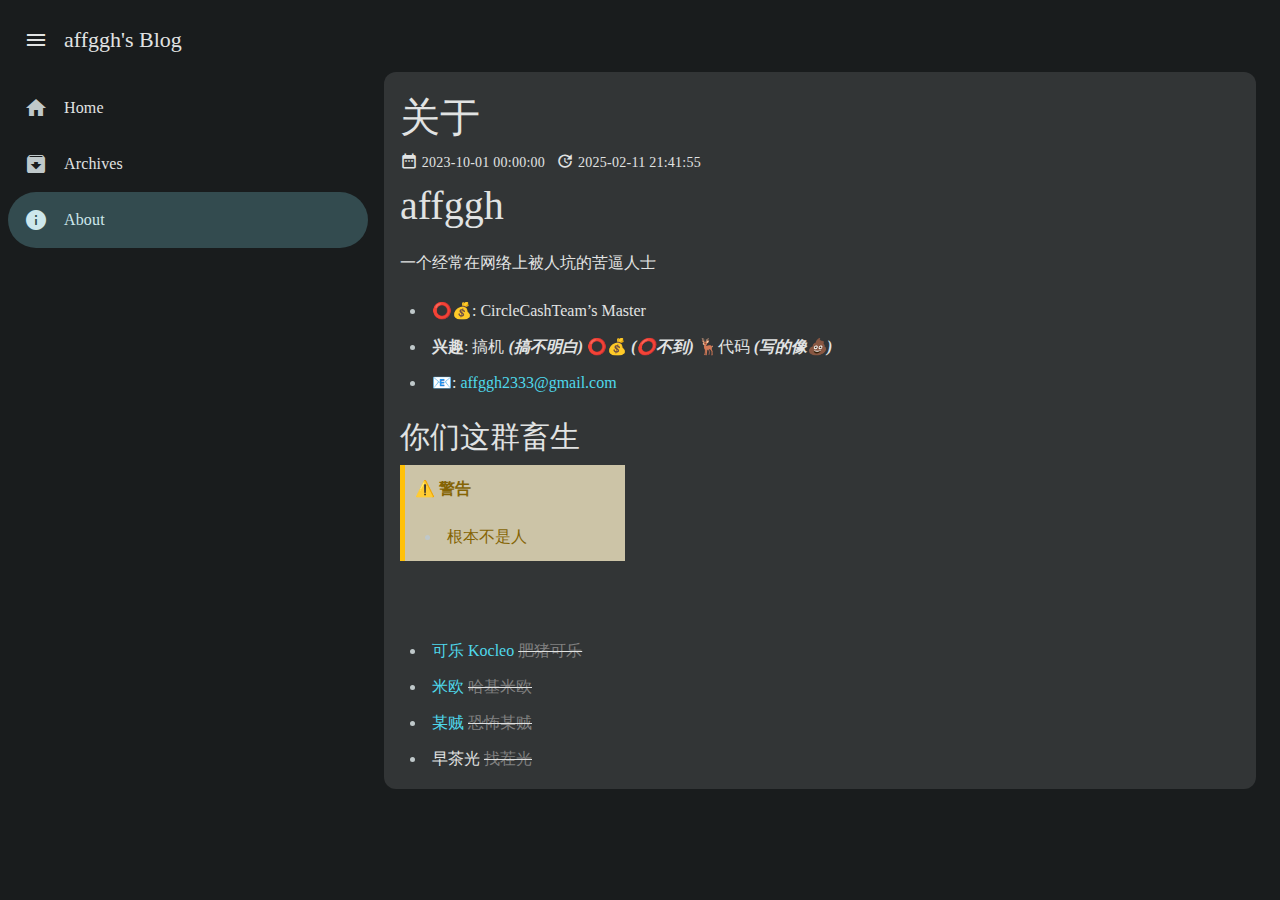
==== commit cd3ba7ae: "Site updated: 2025-02-11 21:42:04" ====
--- a/about/index.html
+++ b/about/index.html
@@ -7,15 +7,15 @@
   <meta name="description" content="这是affggh(阿飞飞)的博客，CircleCashTeam的Master">
   <meta name="author" content="affggh">
   <meta name="generator" content="Hexo 7.3.0">
-    <meta name="description" content="affggh一个经常在网络上被人坑的苦逼人士  ⭕💰: CircleCashTeam’s Master 兴趣: 搞机 (搞不明白) ⭕💰 (⭕不到) 🦌代码 (写的像💩) 📧: affggh2333@gmail.com  你们这群畜生   ⚠️ 警告        根本不是人       某贼 恐怖某贼 可乐 Kocleo 肥猪可乐 米欧 哈基米欧 早茶光 找茬光">
+    <meta name="description" content="affggh一个经常在网络上被人坑的苦逼人士  ⭕💰: CircleCashTeam’s Master 兴趣: 搞机 (搞不明白) ⭕💰 (⭕不到) 🦌代码 (写的像💩) 📧: affggh2333@gmail.com  你们这群畜生   ⚠️ 警告        根本不是人        可乐 Kocleo 肥猪可乐 米欧 哈基米欧 某贼 恐怖某贼 早茶光 找茬光">
 <meta property="og:type" content="website">
 <meta property="og:title" content="关于">
 <meta property="og:url" content="http://affggh.github.io/about/index.html">
 <meta property="og:site_name" content="affggh&#39;s Blog">
-<meta property="og:description" content="affggh一个经常在网络上被人坑的苦逼人士  ⭕💰: CircleCashTeam’s Master 兴趣: 搞机 (搞不明白) ⭕💰 (⭕不到) 🦌代码 (写的像💩) 📧: affggh2333@gmail.com  你们这群畜生   ⚠️ 警告        根本不是人       某贼 恐怖某贼 可乐 Kocleo 肥猪可乐 米欧 哈基米欧 早茶光 找茬光">
+<meta property="og:description" content="affggh一个经常在网络上被人坑的苦逼人士  ⭕💰: CircleCashTeam’s Master 兴趣: 搞机 (搞不明白) ⭕💰 (⭕不到) 🦌代码 (写的像💩) 📧: affggh2333@gmail.com  你们这群畜生   ⚠️ 警告        根本不是人        可乐 Kocleo 肥猪可乐 米欧 哈基米欧 某贼 恐怖某贼 早茶光 找茬光">
 <meta property="og:locale" content="zh_CN">
 <meta property="article:published_time" content="2023-09-30T16:00:00.000Z">
-<meta property="article:modified_time" content="2025-02-11T13:28:04.817Z">
+<meta property="article:modified_time" content="2025-02-11T13:41:55.481Z">
 <meta property="article:author" content="affggh">
 <meta name="twitter:card" content="summary">
       <link rel="icon" href="">
@@ -122,7 +122,7 @@
       <mdui-icon name="date_range" style="vertical-align: text-bottom;font-size: 18px;"></mdui-icon>
       2023-10-01 00:00:00 &nbsp; <mdui-icon name="update"
           style="vertical-align: text-bottom;font-size: 18px;"></mdui-icon>
-        2025-02-11 21:28:04
+        2025-02-11 21:41:55
     </span>
     <br>
     
@@ -134,7 +134,7 @@
 <ul>
 <li><strong>⭕💰</strong>: CircleCashTeam’s Master</li>
 <li><strong>兴趣</strong>: 搞机 <em><strong>(搞不明白)</strong></em> ⭕💰 <em><strong>(⭕不到)</strong></em> 🦌代码 <em><strong>(写的像💩)</strong></em></li>
-<li><strong>📧</strong>: <a href="mailto:&#97;&#102;&#x66;&#x67;&#103;&#x68;&#x32;&#51;&#x33;&#51;&#64;&#103;&#109;&#97;&#x69;&#x6c;&#x2e;&#99;&#111;&#109;">affggh2333@gmail.com</a></li>
+<li><strong>📧</strong>: <a href="mailto:&#x61;&#102;&#x66;&#103;&#x67;&#x68;&#50;&#x33;&#51;&#51;&#64;&#x67;&#109;&#x61;&#105;&#x6c;&#46;&#99;&#x6f;&#x6d;">affggh2333@gmail.com</a></li>
 </ul>
 <h2 id="你们这群畜生"><a href="#你们这群畜生" class="headerlink" title="你们这群畜生"></a>你们这群畜生</h2><div style="padding: 10px; background-color: #fff3cdc0; border-left: 5px solid #ffc107; color: #856404; width: 200px">
   <strong>⚠️ 警告</strong><br>
@@ -142,11 +142,12 @@
     <li>根本不是人</li>
   </ul>
 </div>
+<br><br>
 
 <ul>
-<li><a target="_blank" rel="noopener" href="https://github.com/mouzei">某贼</a> <del><font color="gray" opacity="0.6">恐怖某贼</font></del></li>
 <li><a target="_blank" rel="noopener" href="https://github.com/KoCleo">可乐 Kocleo</a> <del><font color="gray" opacity="0.6">肥猪可乐</font></del></li>
 <li><a target="_blank" rel="noopener" href="https://github.com/ColdWindScholar">米欧</a> <del><font color="gray" opacity="0.6">哈基米欧</font></del></li>
+<li><a target="_blank" rel="noopener" href="https://github.com/mouzei">某贼</a> <del><font color="gray" opacity="0.6">恐怖某贼</font></del></li>
 <li>早茶光 <del><font color="gray" opacity="0.6">找茬光</font></del></li>
 </ul>
 
